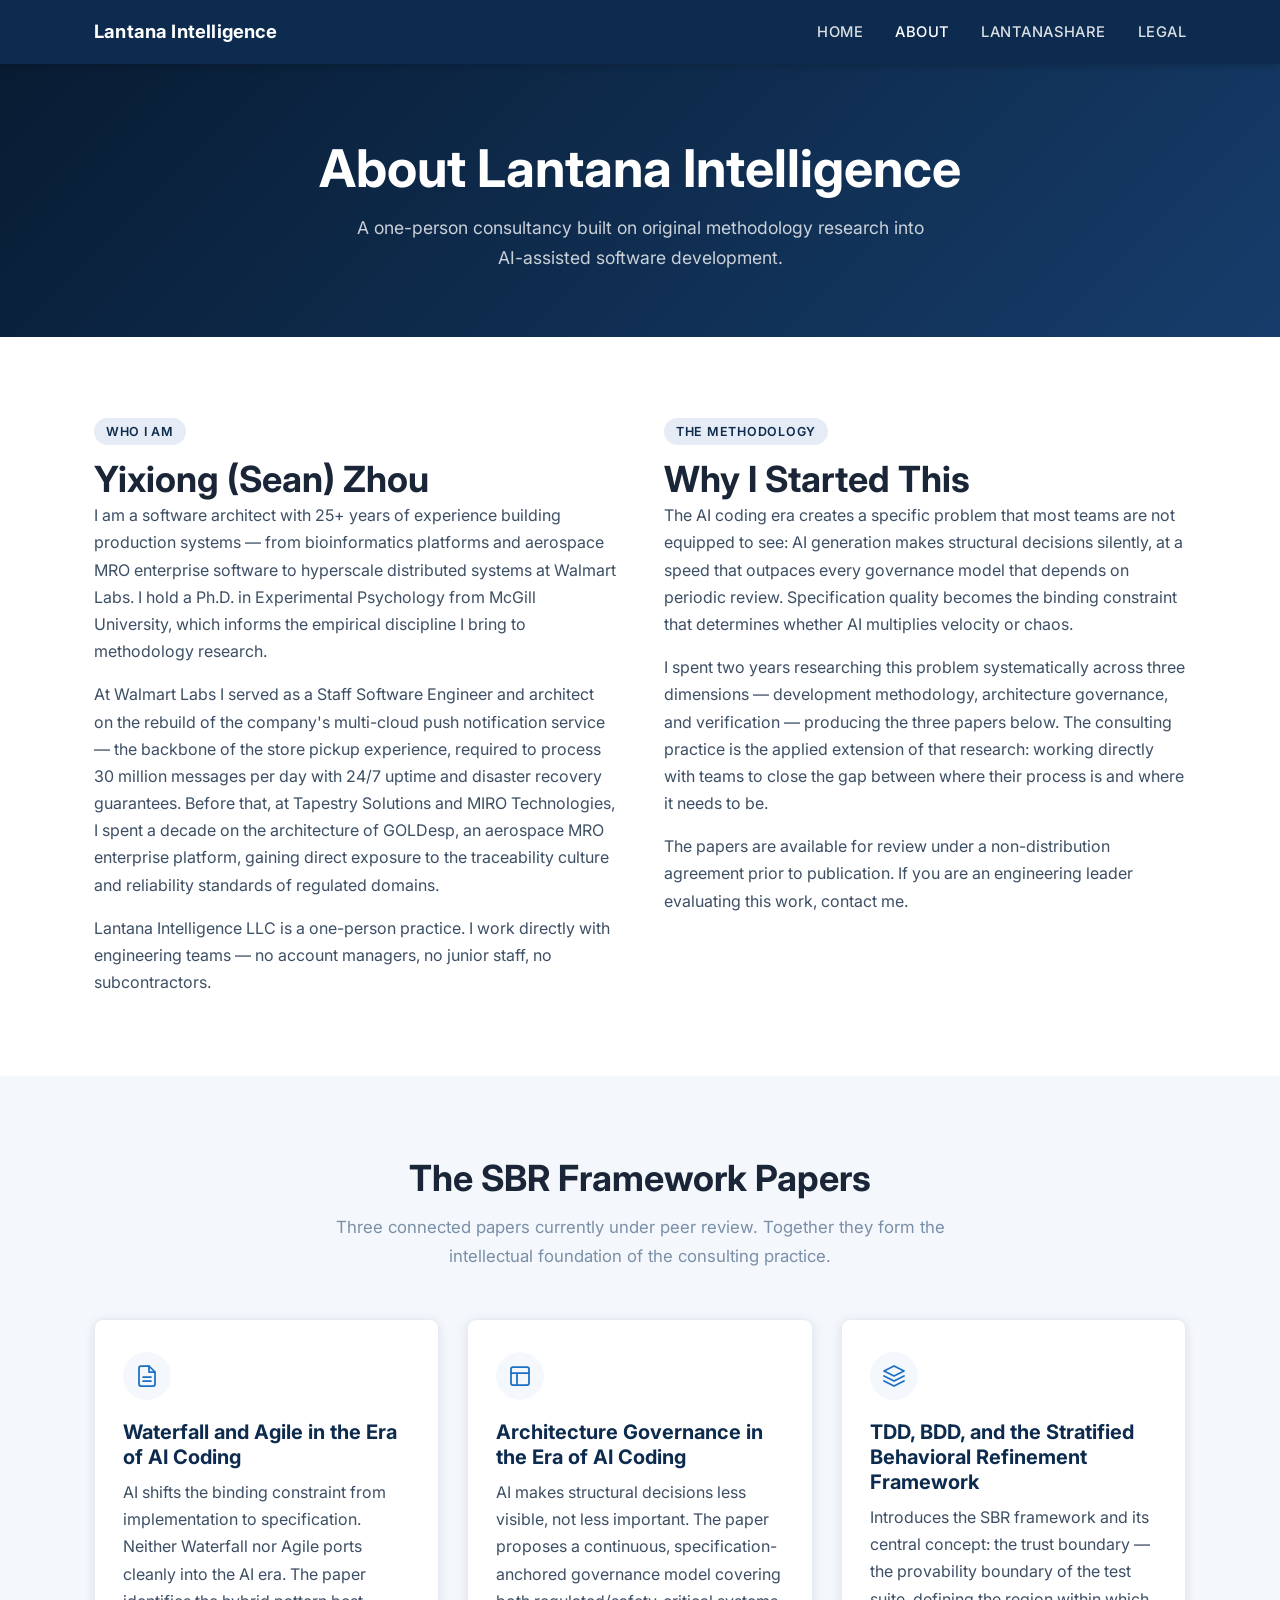
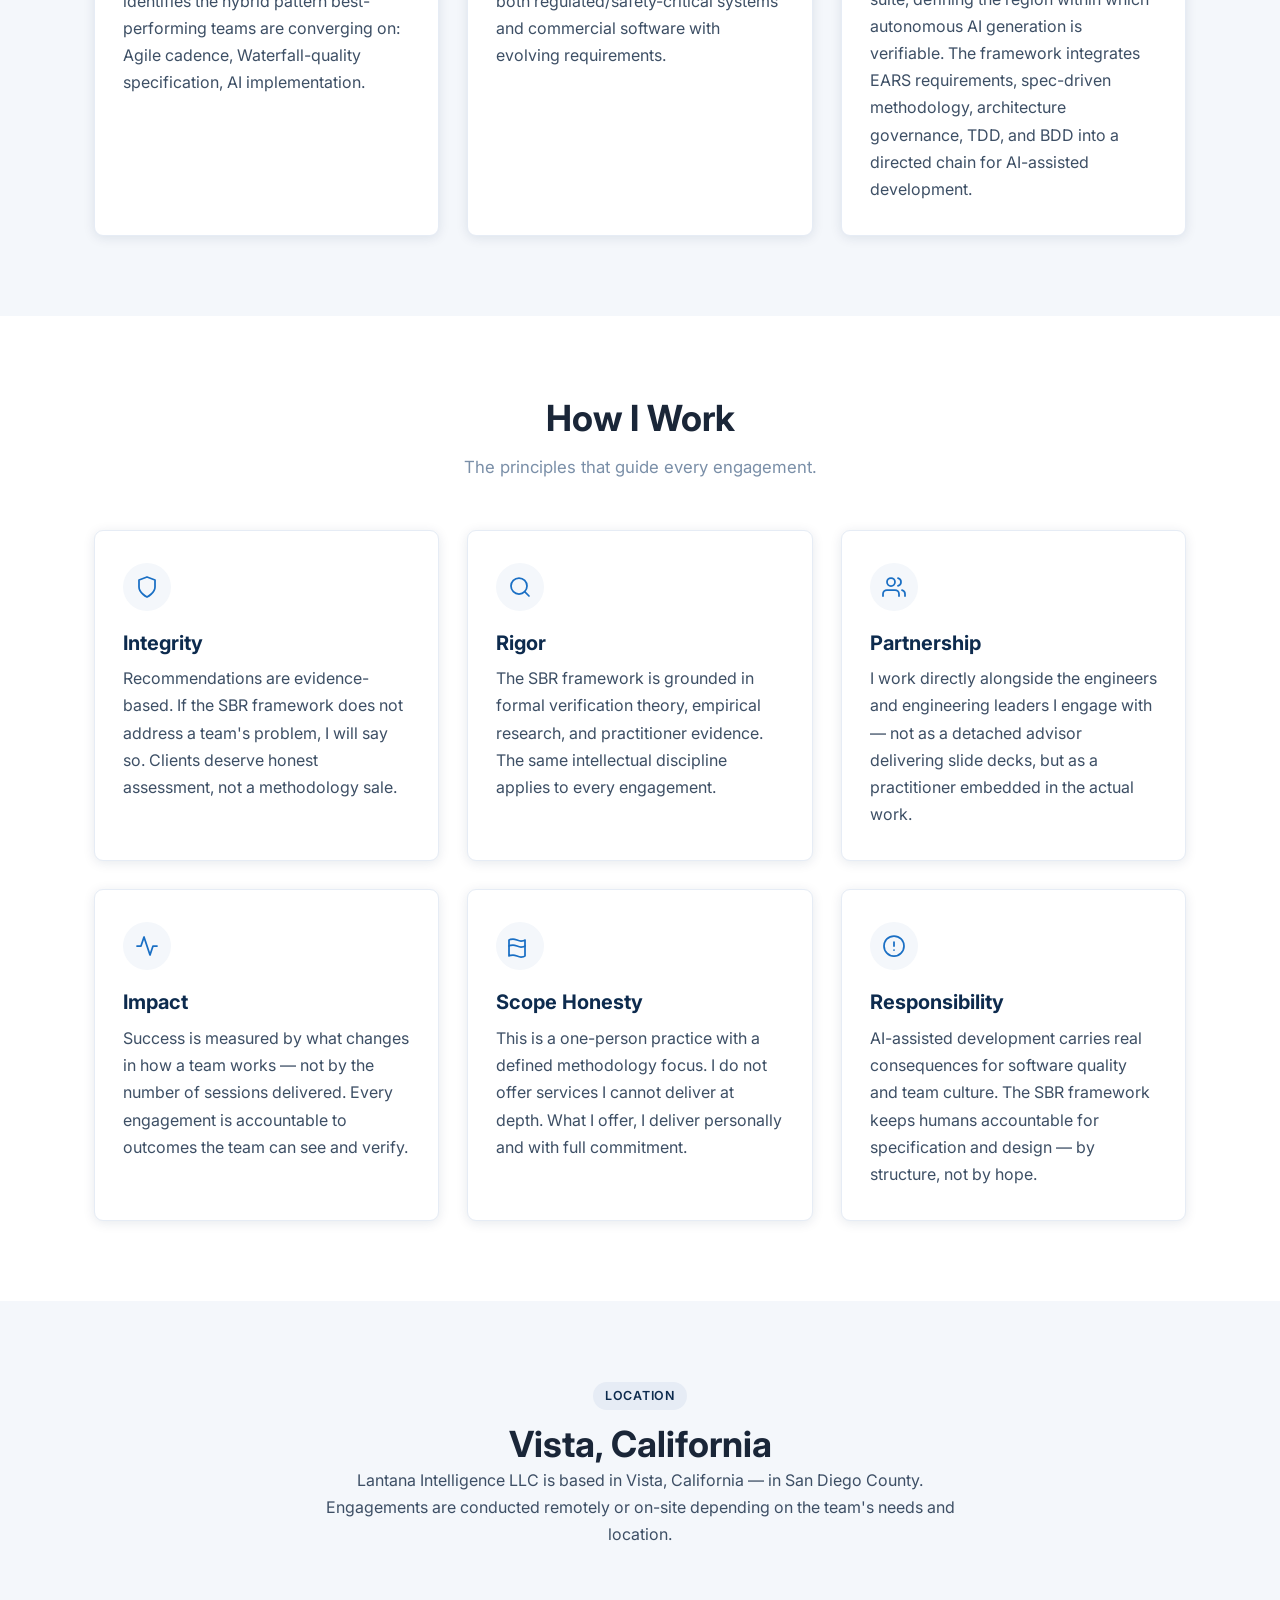
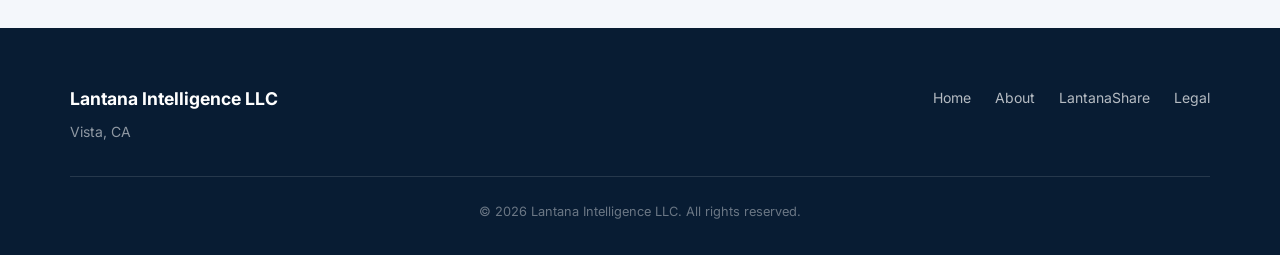
==== docs/about.html @ 1af50ca0 "MVP release docs" ====
<!DOCTYPE html>
<html lang="en">
<head>
  <meta charset="UTF-8" />
  <meta name="viewport" content="width=device-width, initial-scale=1.0" />
  <title>About — Lantana Intelligence LLC</title>
  <meta name="description" content="Lantana Intelligence LLC is a one-person AI coding methodology consultancy founded by Yixiong (Sean) Zhou — software architect, SBR framework author, and 25-year engineering practitioner." />
  <link rel="stylesheet" href="css/style.css" />
</head>
<body>

  <!-- ===== HEADER / NAV ===== -->
  <header class="site-header">
    <nav class="nav" aria-label="Main navigation">
      <a href="index.html" class="nav__brand">Lantana Intelligence</a>
      <button class="nav__toggle" aria-label="Toggle navigation" aria-expanded="false" onclick="this.setAttribute('aria-expanded', this.getAttribute('aria-expanded')==='true'?'false':'true'); document.getElementById('nav-links').classList.toggle('open');">
        <span></span><span></span><span></span>
      </button>
      <ul class="nav__links" id="nav-links" role="list">
        <li><a href="index.html">Home</a></li>
        <li><a href="about.html" class="active">About</a></li>
        <li><a href="lantanashare/index.html">LantanaShare</a></li>
        <li><a href="legal.html">Legal</a></li>
      </ul>
    </nav>
  </header>

  <main>

    <!-- ===== PAGE HERO ===== -->
    <section class="page-hero" aria-label="Page header">
      <div class="container">
        <h1>About Lantana Intelligence</h1>
        <p>A one-person consultancy built on original methodology research into AI-assisted software development.</p>
      </div>
    </section>

    <!-- ===== FOUNDER ===== -->
    <section class="section" aria-label="Founder background">
      <div class="container">
        <div class="two-col">
          <div>
            <span class="badge">Who I Am</span>
            <h2>Yixiong (Sean) Zhou</h2>
            <p>
              I am a software architect with 25+ years of experience building production
              systems — from bioinformatics platforms and aerospace MRO enterprise software
              to hyperscale distributed systems at Walmart Labs. I hold a Ph.D. in
              Experimental Psychology from McGill University, which informs the empirical
              discipline I bring to methodology research.
            </p>
            <p>
              At Walmart Labs I served as a Staff Software Engineer and architect on the
              rebuild of the company's multi-cloud push notification service — the backbone
              of the store pickup experience, required to process 30 million messages per
              day with 24/7 uptime and disaster recovery guarantees. Before that, at
              Tapestry Solutions and MIRO Technologies, I spent a decade on the architecture
              of GOLDesp, an aerospace MRO enterprise platform, gaining direct exposure to
              the traceability culture and reliability standards of regulated domains.
            </p>
            <p>
              Lantana Intelligence LLC is a one-person practice. I work directly with
              engineering teams — no account managers, no junior staff, no subcontractors.
            </p>
          </div>
          <div>
            <span class="badge">The Methodology</span>
            <h2>Why I Started This</h2>
            <p>
              The AI coding era creates a specific problem that most teams are not
              equipped to see: AI generation makes structural decisions silently, at a
              speed that outpaces every governance model that depends on periodic review.
              Specification quality becomes the binding constraint that determines
              whether AI multiplies velocity or chaos.
            </p>
            <p>
              I spent two years researching this problem systematically across three
              dimensions — development methodology, architecture governance, and
              verification — producing the three papers below. The consulting practice
              is the applied extension of that research: working directly with teams
              to close the gap between where their process is and where it needs to be.
            </p>
            <p>
              The papers are available for review under a non-distribution agreement
              prior to publication. If you are an engineering leader evaluating this
              work, contact me.
            </p>
          </div>
        </div>
      </div>
    </section>

    <!-- ===== PAPERS ===== -->
    <section class="section section--alt" aria-label="Research papers">
      <div class="container">
        <div class="section__header">
          <h2>The SBR Framework Papers</h2>
          <p>Three connected papers currently under peer review. Together they form the intellectual foundation of the consulting practice.</p>
        </div>
        <div class="cards">

          <article class="card">
            <div class="card__icon">
              <svg viewBox="0 0 24 24" aria-hidden="true"><path d="M14 2H6a2 2 0 0 0-2 2v16a2 2 0 0 0 2 2h12a2 2 0 0 0 2-2V8z"/><polyline points="14 2 14 8 20 8"/><line x1="16" y1="13" x2="8" y2="13"/><line x1="16" y1="17" x2="8" y2="17"/></svg>
            </div>
            <h3>Waterfall and Agile in the Era of AI Coding</h3>
            <p>AI shifts the binding constraint from implementation to specification. Neither Waterfall nor Agile ports cleanly into the AI era. The paper identifies the hybrid pattern best-performing teams are converging on: Agile cadence, Waterfall-quality specification, AI implementation.</p>
          </article>

          <article class="card">
            <div class="card__icon">
              <svg viewBox="0 0 24 24" aria-hidden="true"><rect x="3" y="3" width="18" height="18" rx="2"/><path d="M3 9h18M9 21V9"/></svg>
            </div>
            <h3>Architecture Governance in the Era of AI Coding</h3>
            <p>AI makes structural decisions less visible, not less important. The paper proposes a continuous, specification-anchored governance model covering both regulated/safety-critical systems and commercial software with evolving requirements.</p>
          </article>

          <article class="card">
            <div class="card__icon">
              <svg viewBox="0 0 24 24" aria-hidden="true"><path d="M12 2L2 7l10 5 10-5-10-5zM2 17l10 5 10-5M2 12l10 5 10-5"/></svg>
            </div>
            <h3>TDD, BDD, and the Stratified Behavioral Refinement Framework</h3>
            <p>Introduces the SBR framework and its central concept: the trust boundary — the provability boundary of the test suite, defining the region within which autonomous AI generation is verifiable. The framework integrates EARS requirements, spec-driven methodology, architecture governance, TDD, and BDD into a directed chain for AI-assisted development.</p>
          </article>

        </div>
      </div>
    </section>

    <!-- ===== CORE VALUES ===== -->
    <section class="section" aria-label="Core values">
      <div class="container">
        <div class="section__header">
          <h2>How I Work</h2>
          <p>The principles that guide every engagement.</p>
        </div>
        <div class="cards">

          <article class="card">
            <div class="card__icon">
              <svg viewBox="0 0 24 24" aria-hidden="true"><path d="M12 22s8-4 8-10V5l-8-3-8 3v7c0 6 8 10 8 10z"/></svg>
            </div>
            <h3>Integrity</h3>
            <p>Recommendations are evidence-based. If the SBR framework does not address a team's problem, I will say so. Clients deserve honest assessment, not a methodology sale.</p>
          </article>

          <article class="card">
            <div class="card__icon">
              <svg viewBox="0 0 24 24" aria-hidden="true"><circle cx="11" cy="11" r="8"/><path d="M21 21l-4.35-4.35"/></svg>
            </div>
            <h3>Rigor</h3>
            <p>The SBR framework is grounded in formal verification theory, empirical research, and practitioner evidence. The same intellectual discipline applies to every engagement.</p>
          </article>

          <article class="card">
            <div class="card__icon">
              <svg viewBox="0 0 24 24" aria-hidden="true"><path d="M17 21v-2a4 4 0 0 0-4-4H5a4 4 0 0 0-4 4v2"/><circle cx="9" cy="7" r="4"/><path d="M23 21v-2a4 4 0 0 0-3-3.87M16 3.13a4 4 0 0 1 0 7.75"/></svg>
            </div>
            <h3>Partnership</h3>
            <p>I work directly alongside the engineers and engineering leaders I engage with — not as a detached advisor delivering slide decks, but as a practitioner embedded in the actual work.</p>
          </article>

          <article class="card">
            <div class="card__icon">
              <svg viewBox="0 0 24 24" aria-hidden="true"><polyline points="22 12 18 12 15 21 9 3 6 12 2 12"/></svg>
            </div>
            <h3>Impact</h3>
            <p>Success is measured by what changes in how a team works — not by the number of sessions delivered. Every engagement is accountable to outcomes the team can see and verify.</p>
          </article>

          <article class="card">
            <div class="card__icon">
              <svg viewBox="0 0 24 24" aria-hidden="true"><path d="M1 6s1-1 4-1 5 2 8 2 4-1 4-1V22s-1 1-4 1-5-2-8-2-4 1-4 1V6z"/><path d="M1 12s1-1 4-1 5 2 8 2 4-1 4-1"/></svg>
            </div>
            <h3>Scope Honesty</h3>
            <p>This is a one-person practice with a defined methodology focus. I do not offer services I cannot deliver at depth. What I offer, I deliver personally and with full commitment.</p>
          </article>

          <article class="card">
            <div class="card__icon">
              <svg viewBox="0 0 24 24" aria-hidden="true"><path d="M12 2a10 10 0 1 0 0 20A10 10 0 0 0 12 2z"/><path d="M12 8v4M12 16h.01"/></svg>
            </div>
            <h3>Responsibility</h3>
            <p>AI-assisted development carries real consequences for software quality and team culture. The SBR framework keeps humans accountable for specification and design — by structure, not by hope.</p>
          </article>

        </div>
      </div>
    </section>

    <!-- ===== LOCATION ===== -->
    <section class="section section--alt" aria-label="Location">
      <div class="container" style="text-align:center; max-width: 680px;">
        <span class="badge">Location</span>
        <h2>Vista, California</h2>
        <p>
          Lantana Intelligence LLC is based in Vista, California — in San Diego County.
          Engagements are conducted remotely or on-site depending on the team's needs
          and location.
        </p>
      </div>
    </section>

  </main>

  <!-- ===== FOOTER ===== -->
  <footer class="site-footer" aria-label="Site footer">
    <div class="footer__inner">
      <div>
        <p class="footer__brand">Lantana Intelligence LLC</p>
        <p class="footer__location">Vista, CA</p>
      </div>
      <nav aria-label="Footer navigation">
        <ul class="footer__nav" role="list">
          <li><a href="index.html">Home</a></li>
          <li><a href="about.html">About</a></li>
          <li><a href="lantanashare/index.html">LantanaShare</a></li>
          <li><a href="legal.html">Legal</a></li>
        </ul>
      </nav>
    </div>
    <div class="footer__bottom">
      &copy; 2026 Lantana Intelligence LLC. All rights reserved.
    </div>
  </footer>

</body>
</html>
---- docs/css/style.css ----
/* ============================================================
   Lantana Intelligence LLC — Shared Stylesheet
   ============================================================ */

/* Google Fonts */
@import url('https://fonts.googleapis.com/css2?family=Inter:wght@300;400;500;600;700&display=swap');

/* ---------- Reset & Base ---------- */
*, *::before, *::after {
  box-sizing: border-box;
  margin: 0;
  padding: 0;
}

:root {
  --navy:        #0d2b4e;
  --navy-dark:   #081c33;
  --navy-mid:    #163d6b;
  --accent:      #1a6fc4;
  --accent-light:#2e8de8;
  --white:       #ffffff;
  --off-white:   #f4f7fb;
  --light-gray:  #e6ecf5;
  --mid-gray:    #7a8fa8;
  --text-dark:   #1a2638;
  --text-body:   #3d4f65;

  --max-width: 1140px;
  --radius:    6px;
  --shadow:    0 2px 12px rgba(13, 43, 78, 0.10);
  --transition: 0.2s ease;
}

html {
  scroll-behavior: smooth;
}

body {
  font-family: 'Inter', sans-serif;
  font-size: 16px;
  line-height: 1.7;
  color: var(--text-body);
  background: var(--white);
}

img {
  max-width: 100%;
  display: block;
}

a {
  color: var(--accent);
  text-decoration: none;
  transition: color var(--transition);
}

a:hover {
  color: var(--accent-light);
}

/* ---------- Typography ---------- */
h1, h2, h3, h4 {
  color: var(--text-dark);
  line-height: 1.25;
  font-weight: 700;
}

h1 { font-size: clamp(2rem, 5vw, 3.25rem); }
h2 { font-size: clamp(1.5rem, 3vw, 2.25rem); }
h3 { font-size: 1.25rem; }
h4 { font-size: 1.05rem; }

p { margin-bottom: 1rem; }
p:last-child { margin-bottom: 0; }

/* ---------- Layout Utilities ---------- */
.container {
  max-width: var(--max-width);
  margin: 0 auto;
  padding: 0 1.5rem;
}

.section {
  padding: 5rem 0;
}

.section--alt {
  background: var(--off-white);
}

.section__header {
  text-align: center;
  margin-bottom: 3rem;
}

.section__header h2 {
  margin-bottom: 0.75rem;
}

.section__header p {
  font-size: 1.05rem;
  color: var(--mid-gray);
  max-width: 620px;
  margin: 0 auto;
}

/* ---------- Navigation ---------- */
.site-header {
  position: sticky;
  top: 0;
  z-index: 100;
  background: var(--navy);
  box-shadow: 0 2px 8px rgba(0,0,0,0.18);
}

.nav {
  display: flex;
  align-items: center;
  justify-content: space-between;
  padding: 0 1.5rem;
  max-width: var(--max-width);
  margin: 0 auto;
  height: 64px;
}

.nav__brand {
  font-size: 1.15rem;
  font-weight: 700;
  color: var(--white);
  letter-spacing: 0.01em;
  white-space: nowrap;
}

.nav__brand:hover {
  color: var(--light-gray);
}

.nav__links {
  display: flex;
  list-style: none;
  gap: 2rem;
  align-items: center;
}

.nav__links a {
  color: rgba(255,255,255,0.85);
  font-weight: 500;
  font-size: 0.92rem;
  letter-spacing: 0.03em;
  text-transform: uppercase;
  transition: color var(--transition);
}

.nav__links a:hover,
.nav__links a.active {
  color: var(--white);
}

/* Hamburger (mobile) */
.nav__toggle {
  display: none;
  flex-direction: column;
  gap: 5px;
  cursor: pointer;
  background: none;
  border: none;
  padding: 4px;
}

.nav__toggle span {
  display: block;
  width: 24px;
  height: 2px;
  background: var(--white);
  border-radius: 2px;
  transition: transform var(--transition), opacity var(--transition);
}

/* ---------- Hero ---------- */
.hero {
  background: linear-gradient(135deg, var(--navy-dark) 0%, var(--navy-mid) 60%, var(--accent) 100%);
  color: var(--white);
  padding: 7rem 1.5rem 6rem;
  text-align: center;
}

.hero__eyebrow {
  font-size: 0.8rem;
  font-weight: 600;
  letter-spacing: 0.15em;
  text-transform: uppercase;
  color: rgba(255,255,255,0.65);
  margin-bottom: 1rem;
}

.hero h1 {
  color: var(--white);
  margin-bottom: 1.25rem;
}

.hero__tagline {
  font-size: clamp(1rem, 2.5vw, 1.25rem);
  color: rgba(255,255,255,0.82);
  max-width: 620px;
  margin: 0 auto 2.5rem;
  font-weight: 300;
}

.hero__actions {
  display: flex;
  gap: 1rem;
  justify-content: center;
  flex-wrap: wrap;
}

/* ---------- Buttons ---------- */
.btn {
  display: inline-block;
  padding: 0.75rem 2rem;
  border-radius: var(--radius);
  font-weight: 600;
  font-size: 0.95rem;
  letter-spacing: 0.02em;
  transition: background var(--transition), color var(--transition), box-shadow var(--transition);
  cursor: pointer;
  border: 2px solid transparent;
}

.btn--primary {
  background: var(--white);
  color: var(--navy);
}

.btn--primary:hover {
  background: var(--light-gray);
  color: var(--navy-dark);
}

.btn--outline {
  background: transparent;
  border-color: rgba(255,255,255,0.55);
  color: var(--white);
}

.btn--outline:hover {
  background: rgba(255,255,255,0.12);
  border-color: var(--white);
  color: var(--white);
}

.btn--navy {
  background: var(--navy);
  color: var(--white);
}

.btn--navy:hover {
  background: var(--navy-mid);
  color: var(--white);
}

/* ---------- Cards ---------- */
.cards {
  display: grid;
  grid-template-columns: repeat(auto-fit, minmax(260px, 1fr));
  gap: 1.75rem;
}

.card {
  background: var(--white);
  border: 1px solid var(--light-gray);
  border-radius: calc(var(--radius) * 1.5);
  padding: 2rem 1.75rem;
  box-shadow: var(--shadow);
  transition: box-shadow var(--transition), transform var(--transition);
}

.card:hover {
  box-shadow: 0 6px 24px rgba(13, 43, 78, 0.14);
  transform: translateY(-3px);
}

.card__icon {
  width: 48px;
  height: 48px;
  background: var(--off-white);
  border-radius: 50%;
  display: flex;
  align-items: center;
  justify-content: center;
  margin-bottom: 1.25rem;
}

.card__icon svg {
  width: 24px;
  height: 24px;
  stroke: var(--accent);
  fill: none;
  stroke-width: 1.75;
  stroke-linecap: round;
  stroke-linejoin: round;
}

.card h3 {
  margin-bottom: 0.6rem;
  color: var(--navy);
}

/* ---------- Mission / Intro blocks ---------- */
.mission {
  background: var(--navy);
  color: var(--white);
  text-align: center;
  padding: 5rem 1.5rem;
}

.mission h2 {
  color: var(--white);
  margin-bottom: 1.25rem;
}

.mission p {
  font-size: 1.1rem;
  color: rgba(255,255,255,0.82);
  max-width: 760px;
  margin: 0 auto 1rem;
}

/* ---------- Feature List ---------- */
.feature-list {
  list-style: none;
  display: grid;
  grid-template-columns: repeat(auto-fit, minmax(240px, 1fr));
  gap: 1.25rem;
  margin-top: 1rem;
}

.feature-list li {
  display: flex;
  align-items: flex-start;
  gap: 0.75rem;
  padding: 1rem 1.25rem;
  background: var(--off-white);
  border-left: 3px solid var(--accent);
  border-radius: 0 var(--radius) var(--radius) 0;
}

.feature-list li::before {
  content: '✓';
  color: var(--accent);
  font-weight: 700;
  flex-shrink: 0;
  margin-top: 0.05em;
}

/* ---------- Legal Links ---------- */
.legal-list {
  list-style: none;
  display: flex;
  flex-direction: column;
  gap: 0.75rem;
  max-width: 640px;
}

.legal-list li {
  border: 1px solid var(--light-gray);
  border-radius: var(--radius);
  transition: border-color var(--transition), box-shadow var(--transition);
}

.legal-list li:hover {
  border-color: var(--accent);
  box-shadow: 0 2px 8px rgba(26,111,196,0.10);
}

.legal-list a {
  display: flex;
  align-items: center;
  justify-content: space-between;
  padding: 1rem 1.25rem;
  color: var(--text-dark);
  font-weight: 500;
}

.legal-list a:hover {
  color: var(--accent);
}

.legal-list a::after {
  content: '→';
  color: var(--accent);
  font-size: 1.1rem;
}

/* ---------- Page Hero (inner pages) ---------- */
.page-hero {
  background: linear-gradient(135deg, var(--navy-dark), var(--navy-mid));
  color: var(--white);
  padding: 4.5rem 1.5rem 4rem;
  text-align: center;
}

.page-hero h1 {
  color: var(--white);
  margin-bottom: 0.75rem;
}

.page-hero p {
  font-size: 1.1rem;
  color: rgba(255,255,255,0.78);
  max-width: 580px;
  margin: 0 auto;
}

/* ---------- Two-column layout ---------- */
.two-col {
  display: grid;
  grid-template-columns: 1fr 1fr;
  gap: 3rem;
  align-items: start;
}

/* ---------- Divider ---------- */
.divider {
  border: none;
  border-top: 1px solid var(--light-gray);
  margin: 3rem 0;
}

/* ---------- Badge / Tag ---------- */
.badge {
  display: inline-block;
  padding: 0.2rem 0.75rem;
  border-radius: 999px;
  font-size: 0.78rem;
  font-weight: 600;
  letter-spacing: 0.06em;
  text-transform: uppercase;
  background: var(--light-gray);
  color: var(--navy);
  margin-bottom: 0.75rem;
}

/* ---------- Footer ---------- */
.site-footer {
  background: var(--navy-dark);
  color: rgba(255,255,255,0.70);
  padding: 3.5rem 1.5rem 2rem;
}

.footer__inner {
  max-width: var(--max-width);
  margin: 0 auto;
  display: grid;
  grid-template-columns: 1fr auto;
  gap: 2rem;
  align-items: start;
}

.footer__brand {
  font-size: 1.1rem;
  font-weight: 700;
  color: var(--white);
  margin-bottom: 0.4rem;
}

.footer__location {
  font-size: 0.875rem;
  color: rgba(255,255,255,0.55);
}

.footer__nav {
  list-style: none;
  display: flex;
  flex-wrap: wrap;
  gap: 0.5rem 1.5rem;
  justify-content: flex-end;
}

.footer__nav a {
  color: rgba(255,255,255,0.70);
  font-size: 0.875rem;
  transition: color var(--transition);
}

.footer__nav a:hover {
  color: var(--white);
}

.footer__bottom {
  max-width: var(--max-width);
  margin: 2rem auto 0;
  padding-top: 1.5rem;
  border-top: 1px solid rgba(255,255,255,0.12);
  font-size: 0.8rem;
  color: rgba(255,255,255,0.40);
  text-align: center;
}

/* ---------- Responsive ---------- */
@media (max-width: 768px) {
  .section { padding: 3.5rem 0; }
  .hero    { padding: 5rem 1.25rem 4rem; }

  .nav__links {
    display: none;
    flex-direction: column;
    gap: 0;
    position: absolute;
    top: 64px;
    left: 0;
    right: 0;
    background: var(--navy-dark);
    padding: 1rem 0;
  }

  .nav__links.open {
    display: flex;
  }

  .nav__links li {
    width: 100%;
  }

  .nav__links a {
    display: block;
    padding: 0.75rem 1.5rem;
    width: 100%;
  }

  .nav__toggle {
    display: flex;
  }

  .two-col {
    grid-template-columns: 1fr;
    gap: 2rem;
  }

  .footer__inner {
    grid-template-columns: 1fr;
  }

  .footer__nav {
    justify-content: flex-start;
  }
}

@media (max-width: 480px) {
  .cards {
    grid-template-columns: 1fr;
  }
}
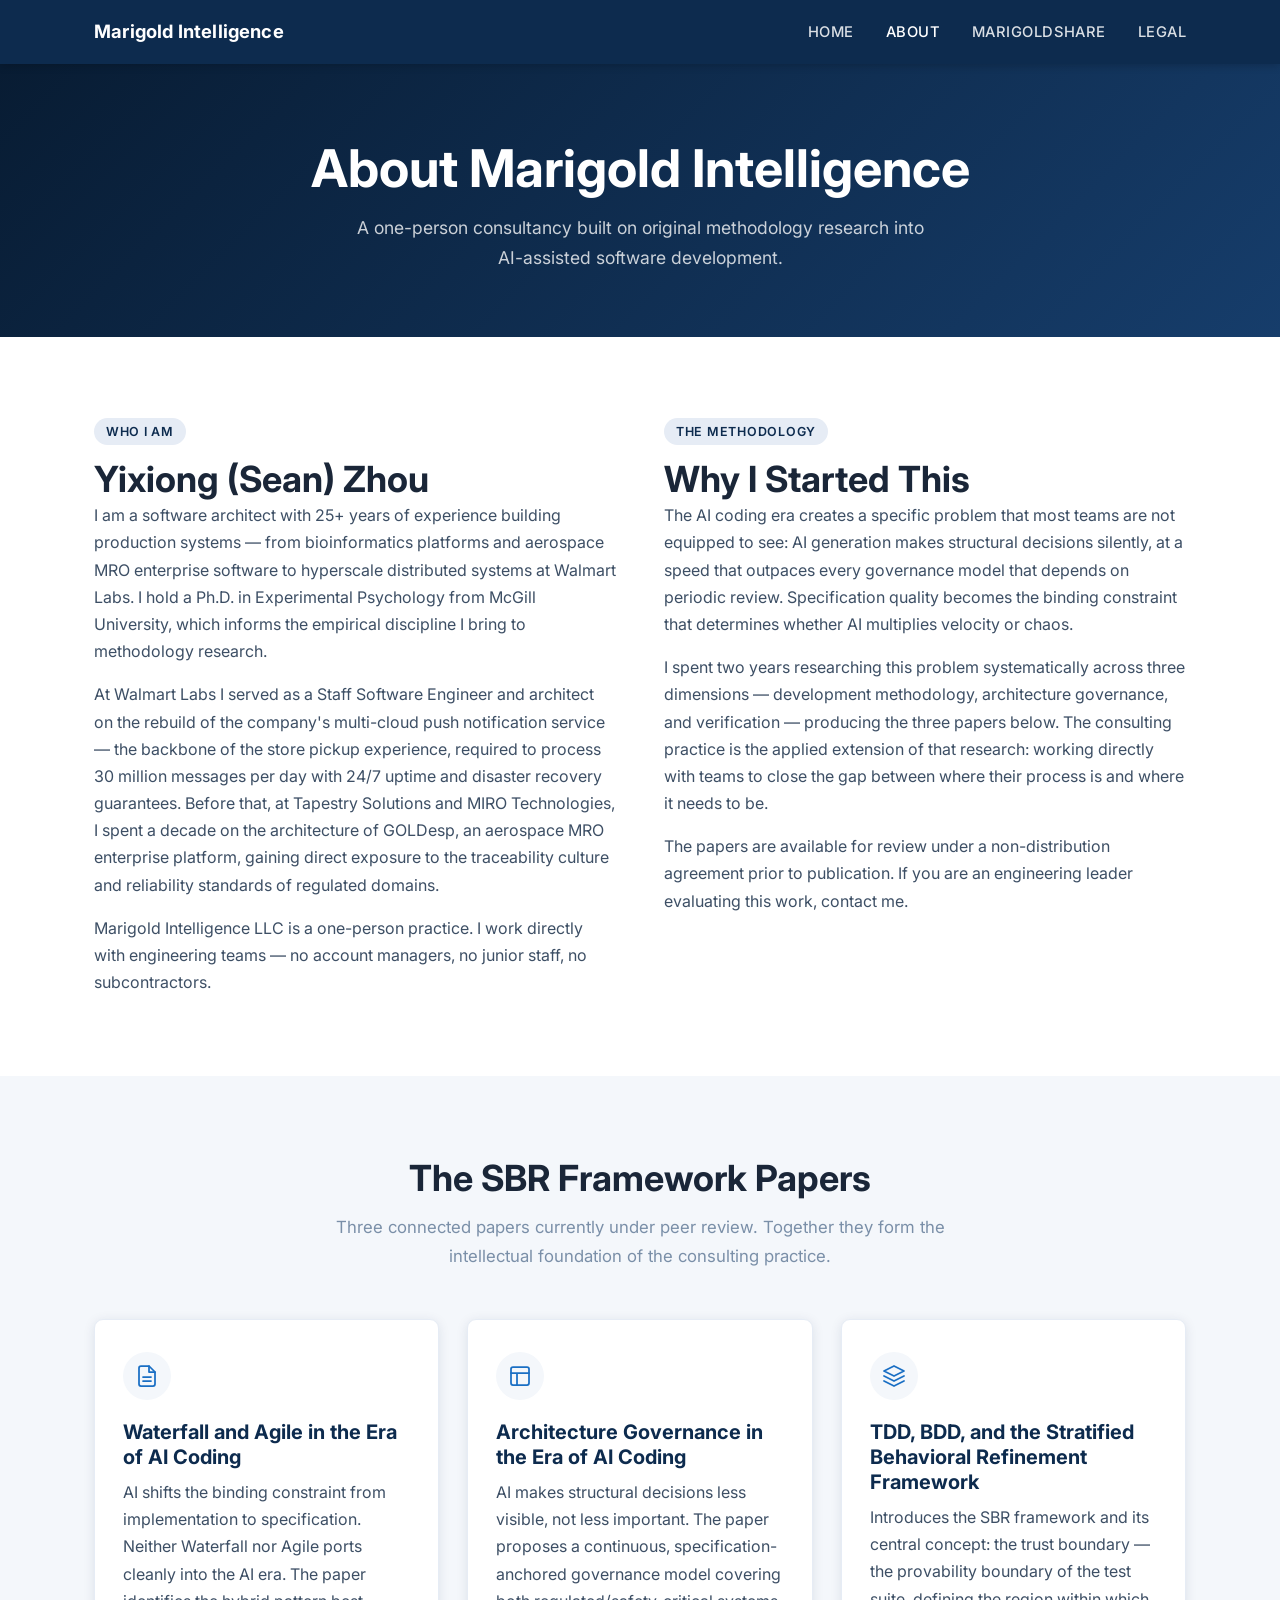
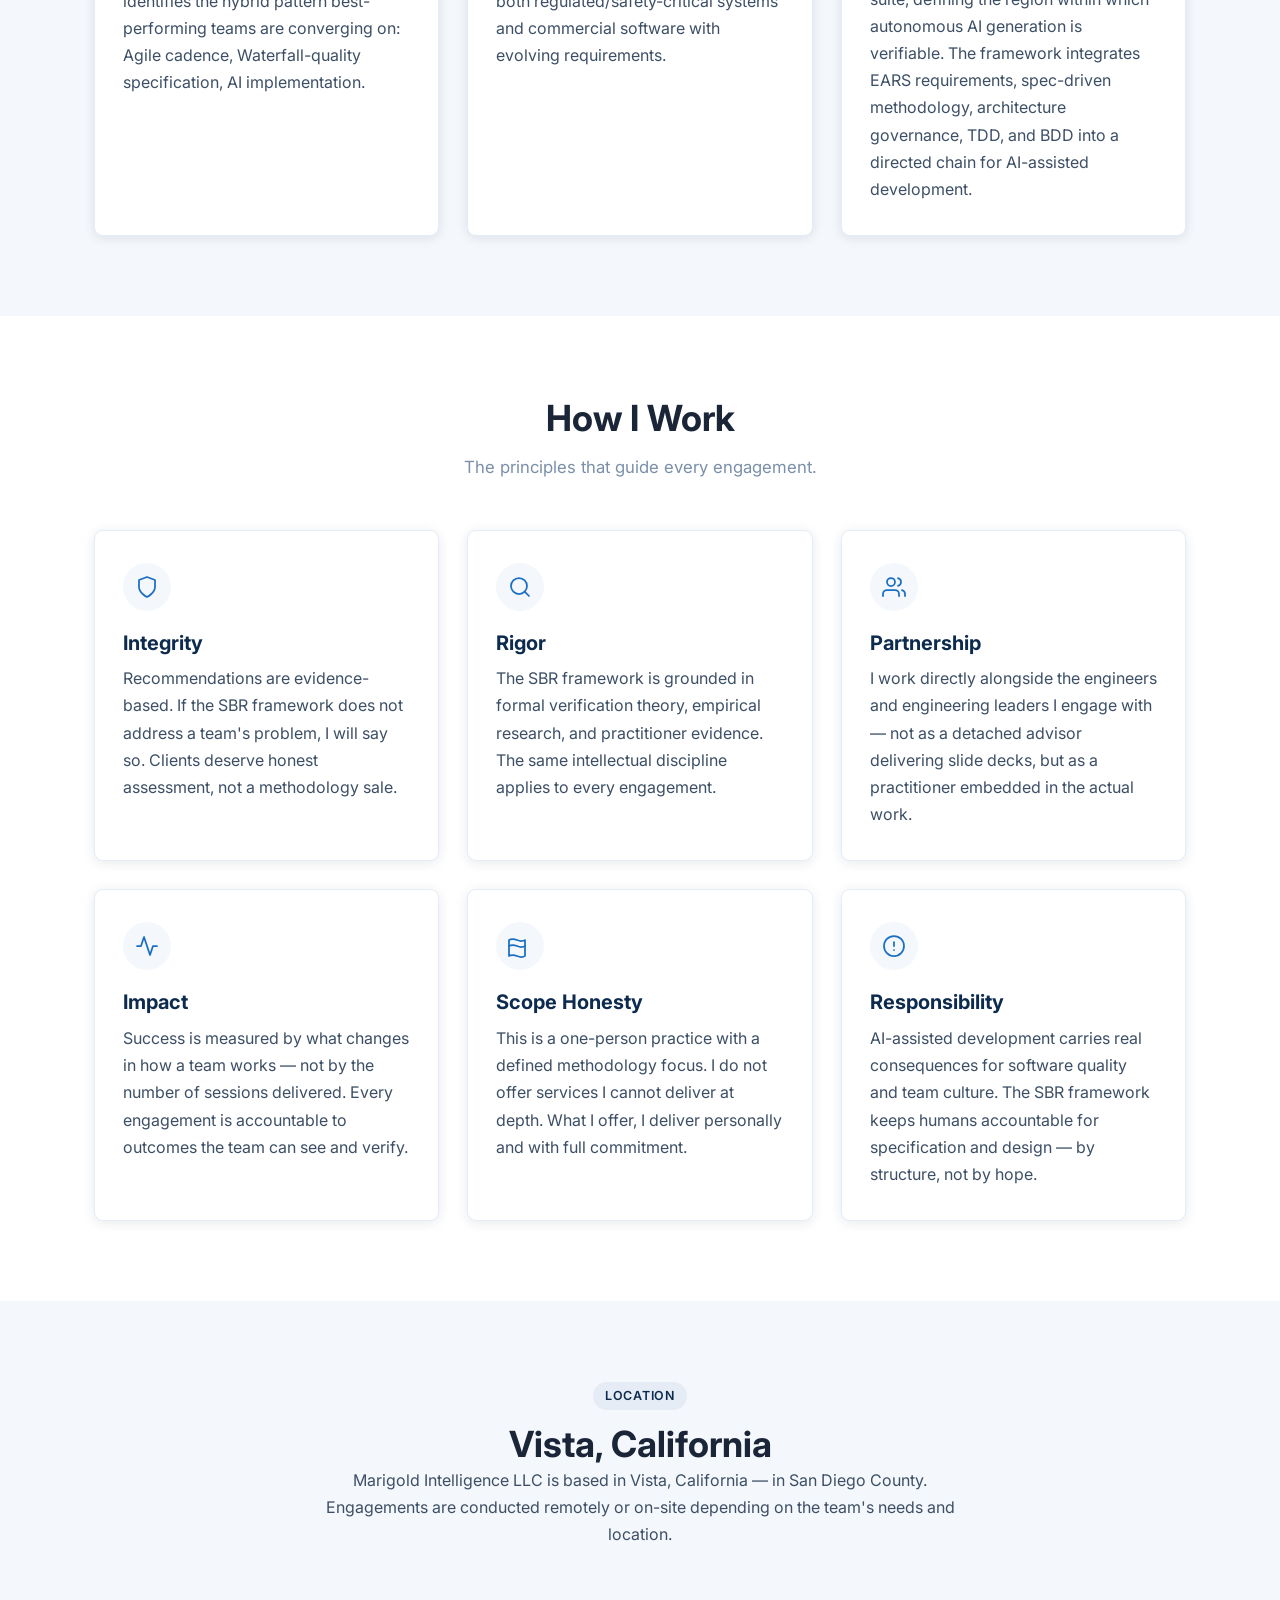
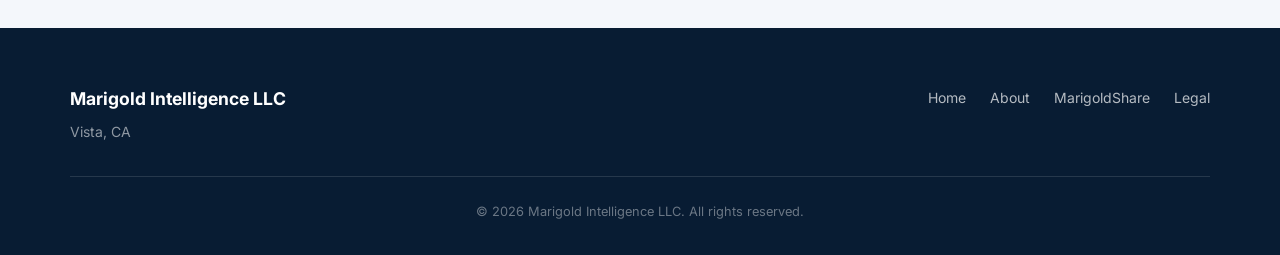
==== commit 7713d0b2: "change Lantana to Marigold." ====
--- a/docs/about.html
+++ b/docs/about.html
@@ -3,8 +3,8 @@
 <head>
   <meta charset="UTF-8" />
   <meta name="viewport" content="width=device-width, initial-scale=1.0" />
-  <title>About — Lantana Intelligence LLC</title>
-  <meta name="description" content="Lantana Intelligence LLC is a one-person AI coding methodology consultancy founded by Yixiong (Sean) Zhou — software architect, SBR framework author, and 25-year engineering practitioner." />
+  <title>About — Marigold Intelligence LLC</title>
+  <meta name="description" content="Marigold Intelligence LLC is a one-person AI coding methodology consultancy founded by Yixiong (Sean) Zhou — software architect, SBR framework author, and 25-year engineering practitioner." />
   <link rel="stylesheet" href="css/style.css" />
 </head>
 <body>
@@ -12,14 +12,14 @@
   <!-- ===== HEADER / NAV ===== -->
   <header class="site-header">
     <nav class="nav" aria-label="Main navigation">
-      <a href="index.html" class="nav__brand">Lantana Intelligence</a>
+      <a href="index.html" class="nav__brand">Marigold Intelligence</a>
       <button class="nav__toggle" aria-label="Toggle navigation" aria-expanded="false" onclick="this.setAttribute('aria-expanded', this.getAttribute('aria-expanded')==='true'?'false':'true'); document.getElementById('nav-links').classList.toggle('open');">
         <span></span><span></span><span></span>
       </button>
       <ul class="nav__links" id="nav-links" role="list">
         <li><a href="index.html">Home</a></li>
         <li><a href="about.html" class="active">About</a></li>
-        <li><a href="lantanashare/index.html">LantanaShare</a></li>
+        <li><a href="marigoldshare/index.html">MarigoldShare</a></li>
         <li><a href="legal.html">Legal</a></li>
       </ul>
     </nav>
@@ -30,7 +30,7 @@
     <!-- ===== PAGE HERO ===== -->
     <section class="page-hero" aria-label="Page header">
       <div class="container">
-        <h1>About Lantana Intelligence</h1>
+        <h1>About Marigold Intelligence</h1>
         <p>A one-person consultancy built on original methodology research into AI-assisted software development.</p>
       </div>
     </section>
@@ -59,7 +59,7 @@
               the traceability culture and reliability standards of regulated domains.
             </p>
             <p>
-              Lantana Intelligence LLC is a one-person practice. I work directly with
+              Marigold Intelligence LLC is a one-person practice. I work directly with
               engineering teams — no account managers, no junior staff, no subcontractors.
             </p>
           </div>
@@ -194,7 +194,7 @@
         <span class="badge">Location</span>
         <h2>Vista, California</h2>
         <p>
-          Lantana Intelligence LLC is based in Vista, California — in San Diego County.
+          Marigold Intelligence LLC is based in Vista, California — in San Diego County.
           Engagements are conducted remotely or on-site depending on the team's needs
           and location.
         </p>
@@ -207,20 +207,20 @@
   <footer class="site-footer" aria-label="Site footer">
     <div class="footer__inner">
       <div>
-        <p class="footer__brand">Lantana Intelligence LLC</p>
+        <p class="footer__brand">Marigold Intelligence LLC</p>
         <p class="footer__location">Vista, CA</p>
       </div>
       <nav aria-label="Footer navigation">
         <ul class="footer__nav" role="list">
           <li><a href="index.html">Home</a></li>
           <li><a href="about.html">About</a></li>
-          <li><a href="lantanashare/index.html">LantanaShare</a></li>
+          <li><a href="marigoldshare/index.html">MarigoldShare</a></li>
           <li><a href="legal.html">Legal</a></li>
         </ul>
       </nav>
     </div>
     <div class="footer__bottom">
-      &copy; 2026 Lantana Intelligence LLC. All rights reserved.
+      &copy; 2026 Marigold Intelligence LLC. All rights reserved.
     </div>
   </footer>
 
--- a/docs/css/style.css
+++ b/docs/css/style.css
@@ -1,5 +1,5 @@
 /* ============================================================
-   Lantana Intelligence LLC — Shared Stylesheet
+   Marigold Intelligence LLC — Shared Stylesheet
    ============================================================ */
 
 /* Google Fonts */
